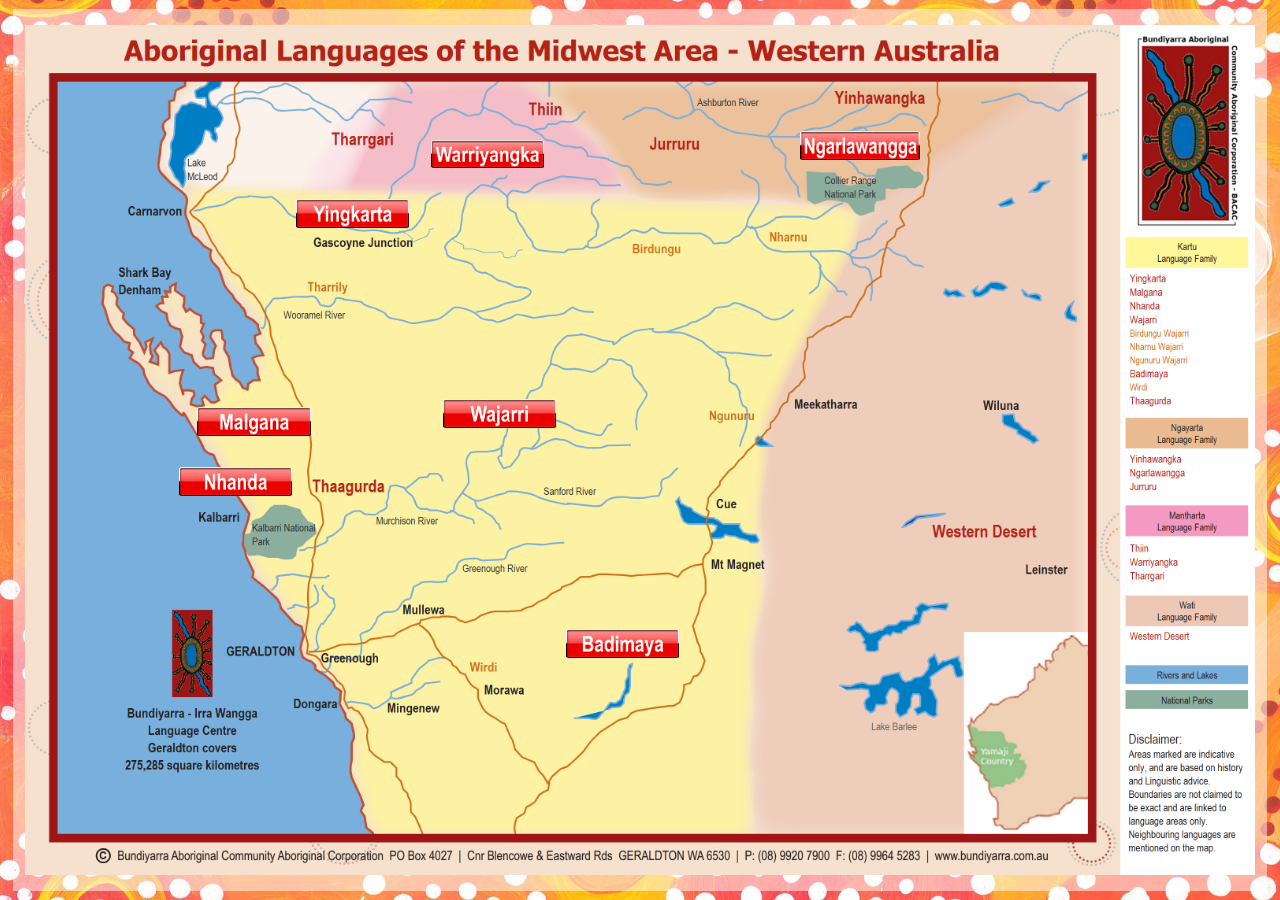
==== www/index.html @ 5af63ecf "ADDED: Phonegap support." ====
<!DOCTYPE html>
<html>
    <head>

        <base href=".">

        <meta charset="utf-8" />
        <meta http-equiv="X-UA-Compatible" content="IE=9; IE=8; IE=7" />
        <!-- mobile layout sized appropriately to viewport width and not zoomable -->
        <meta name="viewport" content="width=device-width, initial-scale=1.0, minimum-scale=1.0, maximum-scale=1.0, user-scalable=no" />

        <title>Bundiyarra Midwest Language Map</title>

        <link href="favicon.png" rel="shortcut icon" type="image/png" />

        <link href="styles/styles.css" rel="stylesheet" type="text/css" />

        <script src="cordova.js"></script>
        <script src="scripts/helpers.js"></script>
        <script src="scripts/index.js"></script>

    </head>
    <body class="background">
        <div class="outer">
            <div class="inner">
                <div class="main">

                    <img id="map" src="images/all.png" class="img-fill" />

                    <div class="fill">

                        <div class="button-video" id="badimaya"></div>
                        <div class="button-video" id="malgana"></div>
                        <div class="button-video" id="ngarlawangga"></div>
                        <div class="button-video" id="nhanda"></div>
                        <div class="button-video" id="wajarri"></div>
                        <div class="button-video" id="warriyangka"></div>
                        <div class="button-video" id="yingkarta"></div>

                    </div>

                </div>
            </div>
        </div>
    </body>
</html>
---- www/styles/styles.css ----
*
{
    margin: 0;
    padding: 0;
    box-sizing: border-box;
    max-height: 999999px;
}

html, input
{
    font-size: 16px;
    line-height: 1.125;
}

html, body
{
    position: absolute;
    top: 0;
    bottom: 0;
    left: 0;
    right: 0;
    overflow: hidden;
}

div
{
    position: relative;
}


.fill
{
    position: absolute;
    top: 0;
    bottom: 0;
    left: 0;
    right: 0;
}

.center
{
    /* Mandatory 
    width: 50%;
    height: 50%;*/

    position: absolute;
    top: 0;
    bottom: 0;
    left: 0;
    right: 0;
    
    margin: auto;
}

.img-fill
{
    width: 100%;
    height: auto;
    max-width: 99999999%;
    max-height: 99999999%;
    display: block;
}

.img-fill-h
{
    width: auto;
    height: 100%;
    min-width: 0;
    min-height: 0;
    max-width: 99999999%;
    max-height: 99999999%;
    display: block;
}

.only-shrink
{
    max-width: 100%;
    max-height: 100%;
}



.background
{
    background-image: url(../images/painting.jpg) !important;
    background-attachment: fixed !important;
    background-repeat: no-repeat !important;
    background-size: cover !important;
    background-position: center center !important;
    background-color: #000 !important;
}

.outer
{
    position: absolute;
    top: 1%;
    bottom: 1%;
    left: 1%;
    right: 1%;
    margin: auto;

    background-color: rgba(255, 255, 255, 0.5);
}

.inner
{
    position: absolute;
    top: 1%;
    bottom: 1%;
    left: 1%;
    right: 1%;

}

.main
{
    position: absolute;
    top: 0;
    bottom: 0;
    left: 0;
    right: 0;
    
    margin: auto;

    overflow: hidden;
}


.button-video
{
    position: absolute;
    height: 3.4%;
    width: 9.2%;
    background-size: 100% 100%;
    cursor: pointer;
}

.button-video::after
{
    content: "";
    position: absolute;
    top: 1%;
    bottom: 1%;
    left: 1%;
    right: 1%;

    display: block;

    -moz-transition: all 0.5s;
    -webkit-transition: all 0.5s;
    transition: all 0.5s;
}

.button-video:active::after, .button-video:hover::after
{
    background-color: rgba(0, 0, 0, 0.5);
}

#badimaya
{
    top: 71%;
    left: 44%;
    background-image: url(../images/badimaya.png);
}

#malgana
{
    top: 45%;
    left: 14%;
    background-image: url(../images/malgana.png);
}

#ngarlawangga
{
    top: 12.5%;
    left: 63%;
    background-image: url(../images/ngarlawangga.png);
    width: 9.8%;
}

#nhanda
{
    top: 52%;
    left: 12.5%;
    background-image: url(../images/nhanda.png);
}

#wajarri
{
    top: 44%;
    left: 34%;
    background-image: url(../images/wajarri.png);
}

#warriyangka
{
    top: 13.5%;
    left: 33%;
    background-image: url(../images/warriyangka.png);
}

#yingkarta
{
    top: 20.5%;
    left: 22%;
    background-image: url(../images/yingkarta.png);
}
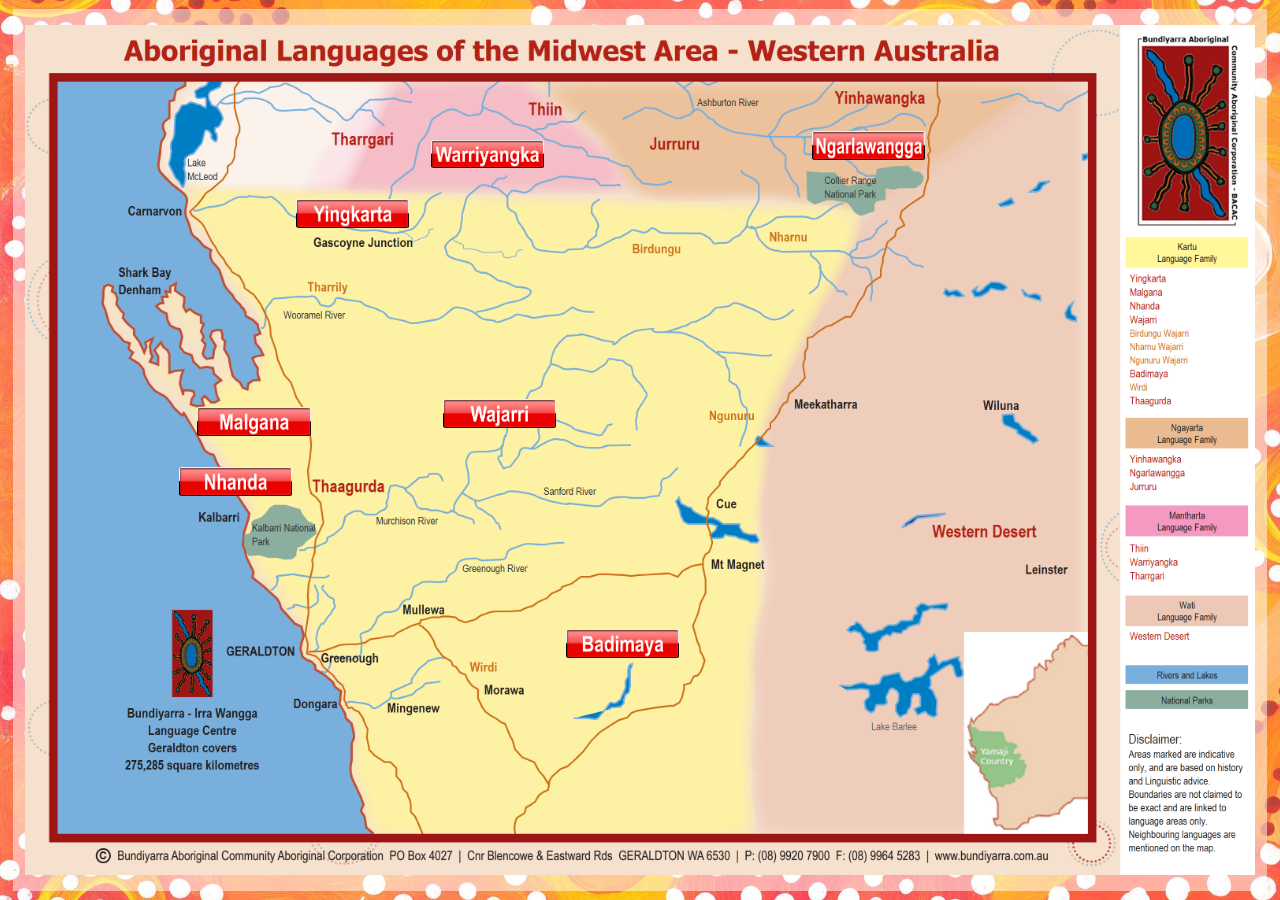
==== commit ab1acbae: "MODIFIED: Fiddled with some of the scripts." ====
--- a/www/index.html
+++ b/www/index.html
@@ -25,17 +25,20 @@
             <div class="inner">
                 <div class="main">
 
-                    <img id="map" src="images/all.png" class="img-fill" />
+                    <img class="img-fill" id="map"
+                         src="images/all.png" />
 
-                    <div class="fill">
+                    <div class="fill" id="video-buttons"
+                        data-imagepath="images/buttons/" data-imageext=".png"
+                        data-videopath="videos/" data-videoext=".mp4">
 
-                        <div class="button-video" id="badimaya"></div>
-                        <div class="button-video" id="malgana"></div>
-                        <div class="button-video" id="ngarlawangga"></div>
-                        <div class="button-video" id="nhanda"></div>
-                        <div class="button-video" id="wajarri"></div>
-                        <div class="button-video" id="warriyangka"></div>
-                        <div class="button-video" id="yingkarta"></div>
+                        <div id="badimaya"></div>
+                        <div id="malgana"></div>
+                        <div id="ngarlawangga"></div>
+                        <div id="nhanda"></div>
+                        <div id="wajarri"></div>
+                        <div id="warriyangka"></div>
+                        <div id="yingkarta"></div>
 
                     </div>
 
--- a/www/styles/styles.css
+++ b/www/styles/styles.css
@@ -4,6 +4,10 @@
     padding: 0;
     box-sizing: border-box;
     max-height: 999999px;
+}
+
+::selection {
+    background: none;
 }
 
 html, input
@@ -15,10 +19,7 @@
 html, body
 {
     position: absolute;
-    top: 0;
-    bottom: 0;
-    left: 0;
-    right: 0;
+    top: 0; bottom: 0; left: 0; right: 0;
     overflow: hidden;
 }
 
@@ -31,10 +32,13 @@
 .fill
 {
     position: absolute;
-    top: 0;
-    bottom: 0;
-    left: 0;
-    right: 0;
+    top: 0; bottom: 0; left: 0; right: 0;
+}
+
+.fill-1percent
+{
+    position: absolute;
+    top: 1%; bottom: 1%; left: 1%; right: 1%;
 }
 
 .center
@@ -44,38 +48,34 @@
     height: 50%;*/
 
     position: absolute;
-    top: 0;
-    bottom: 0;
-    left: 0;
-    right: 0;
+    top: 0; bottom: 0; left: 0; right: 0;
     
+    margin: auto;
+}
+
+.center-margin
+{
     margin: auto;
 }
 
 .img-fill
 {
-    width: 100%;
-    height: auto;
-    max-width: 99999999%;
-    max-height: 99999999%;
+    width: 100%; height: auto;
+    max-width: 99999999%; max-height: 99999999%;
     display: block;
 }
 
 .img-fill-h
 {
-    width: auto;
-    height: 100%;
-    min-width: 0;
-    min-height: 0;
-    max-width: 99999999%;
-    max-height: 99999999%;
+    width: auto; height: 100%;
+    min-width: 0; min-height: 0;
+    max-width: 99999999%; max-height: 99999999%;
     display: block;
 }
 
 .only-shrink
 {
-    max-width: 100%;
-    max-height: 100%;
+    max-width: 100%; max-height: 100%;
 }
 
 
@@ -93,10 +93,8 @@
 .outer
 {
     position: absolute;
-    top: 1%;
-    bottom: 1%;
-    left: 1%;
-    right: 1%;
+    top: 1%; bottom: 1%; left: 1%; right: 1%;
+
     margin: auto;
 
     background-color: rgba(255, 255, 255, 0.5);
@@ -105,20 +103,13 @@
 .inner
 {
     position: absolute;
-    top: 1%;
-    bottom: 1%;
-    left: 1%;
-    right: 1%;
-
+    top: 1%; bottom: 1%; left: 1%; right: 1%;
 }
 
 .main
 {
     position: absolute;
-    top: 0;
-    bottom: 0;
-    left: 0;
-    right: 0;
+    top: 0; bottom: 0; left: 0; right: 0;
     
     margin: auto;
 
@@ -126,82 +117,69 @@
 }
 
 
-.button-video
+#video-buttons > div
 {
     position: absolute;
-    height: 3.4%;
-    width: 9.2%;
+    width: 9.2%; height: 3.4%;
     background-size: 100% 100%;
     cursor: pointer;
 }
 
-.button-video::after
+#video-buttons > div::after
 {
-    content: "";
     position: absolute;
-    top: 1%;
-    bottom: 1%;
-    left: 1%;
-    right: 1%;
+    top: 1%; bottom: 1%; left: 1%; right: 1%;
 
     display: block;
 
-    -moz-transition: all 0.5s;
-    -webkit-transition: all 0.5s;
-    transition: all 0.5s;
+    -moz-transition: all 0.10s;
+    -webkit-transition: all 0.10s;
+    transition: all 0.10s;
+
+    content: "";
 }
 
-.button-video:active::after, .button-video:hover::after
+/*#video-buttons > div:hover::after
 {
     background-color: rgba(0, 0, 0, 0.5);
+}*/
+
+#video-buttons > div:active::after
+{
+    background-color: rgba(255, 255, 255, 0.75);
 }
 
-#badimaya
+#video-buttons > div#badimaya
 {
-    top: 71%;
-    left: 44%;
-    background-image: url(../images/badimaya.png);
+    top: 71%; left: 44%;
 }
 
-#malgana
+#video-buttons > div#malgana
 {
-    top: 45%;
-    left: 14%;
-    background-image: url(../images/malgana.png);
+    top: 45%; left: 14%;
 }
 
-#ngarlawangga
+#video-buttons > div#ngarlawangga
 {
-    top: 12.5%;
-    left: 63%;
-    background-image: url(../images/ngarlawangga.png);
-    width: 9.8%;
+    top: 12.5%; left: 64%;
 }
 
-#nhanda
+#video-buttons > div#nhanda
 {
-    top: 52%;
-    left: 12.5%;
-    background-image: url(../images/nhanda.png);
+    top: 52%; left: 12.5%;
 }
 
-#wajarri
+#video-buttons > div#wajarri
 {
-    top: 44%;
-    left: 34%;
-    background-image: url(../images/wajarri.png);
+    top: 44%; left: 34%;
 }
 
-#warriyangka
+#video-buttons > div#warriyangka
 {
-    top: 13.5%;
-    left: 33%;
-    background-image: url(../images/warriyangka.png);
+    top: 13.5%; left: 33%;
 }
 
-#yingkarta
+#video-buttons > div#yingkarta
 {
-    top: 20.5%;
-    left: 22%;
-    background-image: url(../images/yingkarta.png);
+    top: 20.5%; left: 22%;
 }
